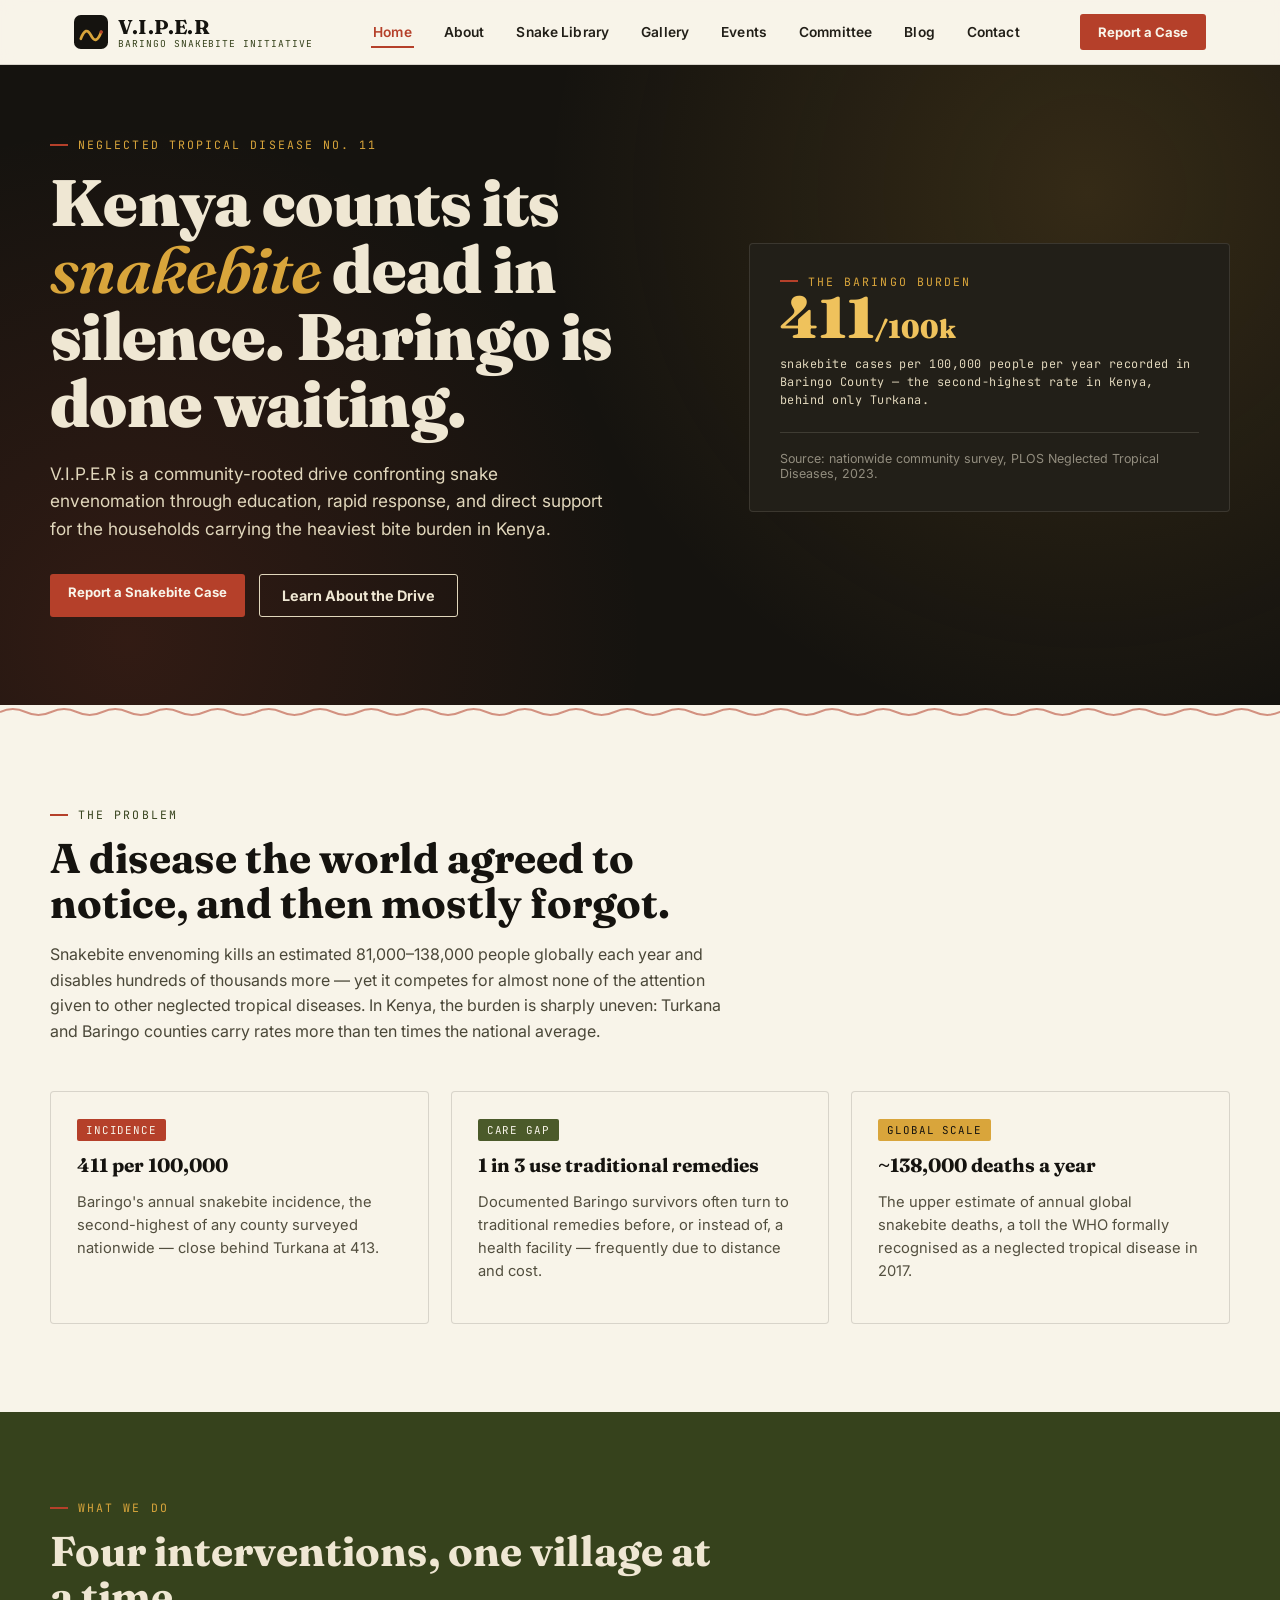
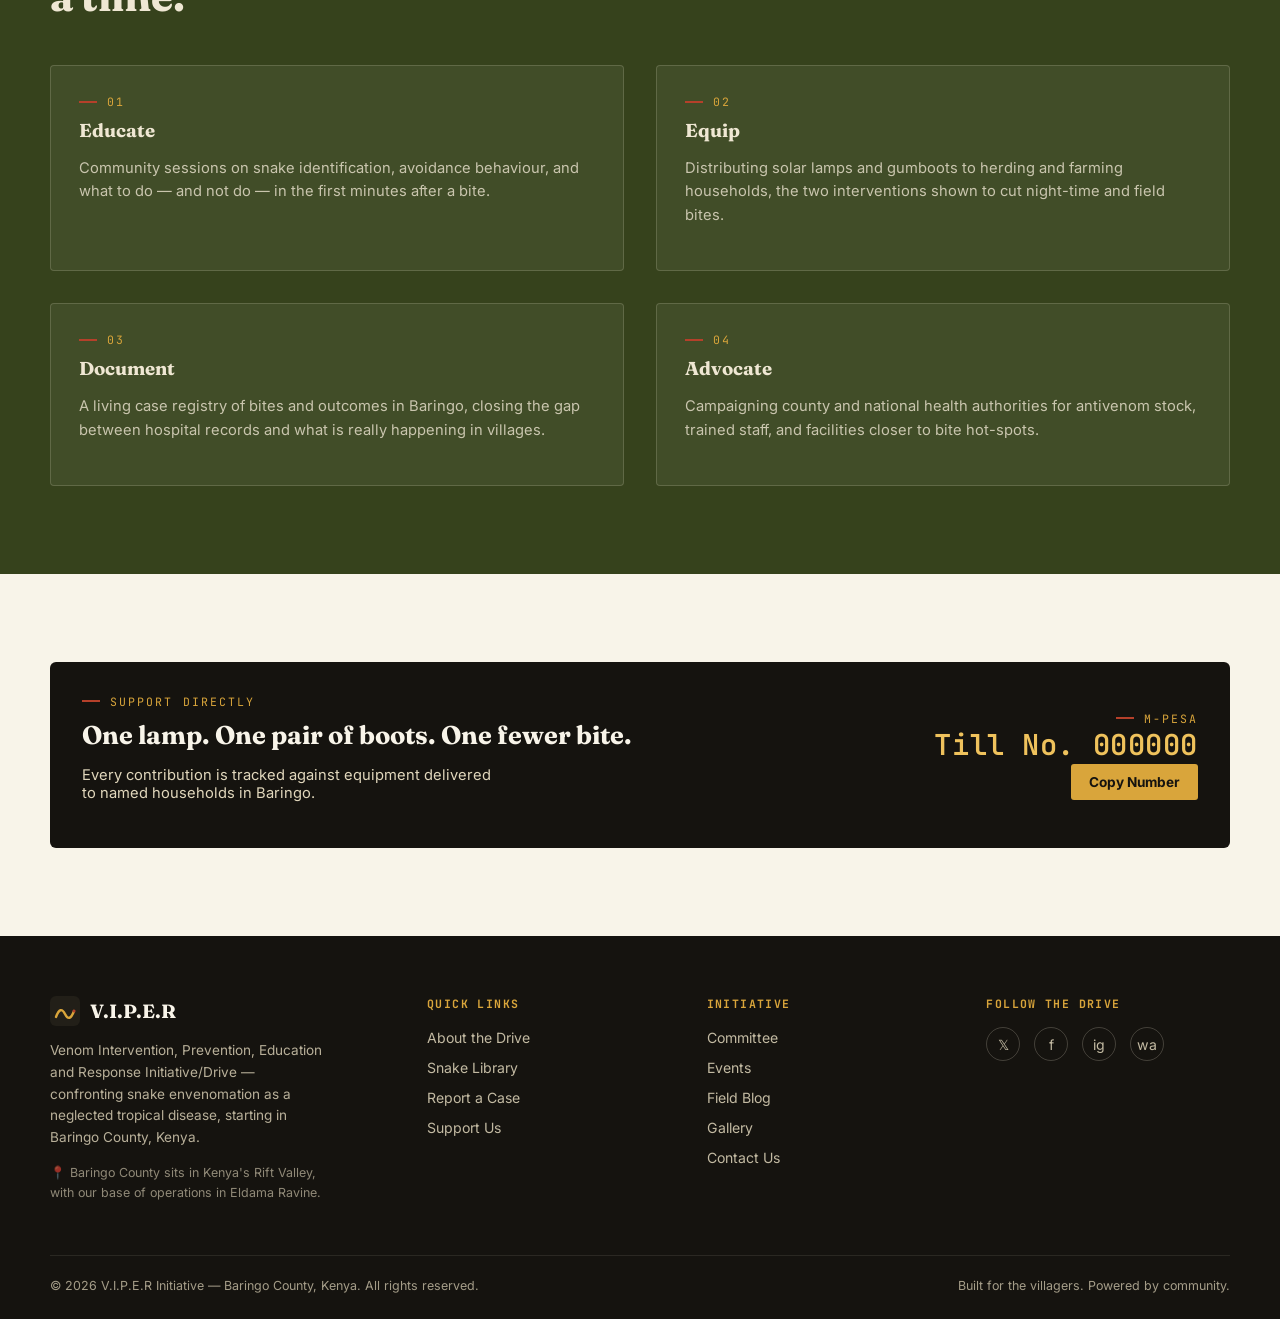
==== index.html @ d28b0827 "Add files via upload" ====
<!DOCTYPE html>
<html lang="en">
<head>
<meta charset="UTF-8">
<meta name="viewport" content="width=device-width, initial-scale=1.0">
<title>Home — V.I.P.E.R | Venom Intervention, Prevention, Education and Response</title>
<link rel="icon" href="data:image/svg+xml,%3Csvg xmlns='http://www.w3.org/2000/svg' viewBox='0 0 100 100'%3E%3Crect width='100' height='100' rx='20' fill='%231C1A14'/%3E%3Cpath d='M20 70 Q35 30 50 60 Q65 90 80 50' stroke='%23D9A53B' stroke-width='8' fill='none' stroke-linecap='round'/%3E%3Ccircle cx='80' cy='50' r='5' fill='%23B5402A'/%3E%3C/svg%3E">
<link rel="preconnect" href="https://fonts.googleapis.com">
<link rel="preconnect" href="https://fonts.gstatic.com" crossorigin>
<link href="https://fonts.googleapis.com/css2?family=Fraunces:ital,opsz,wght@0,9..144,400;0,9..144,600;0,9..144,700;0,9..144,900;1,9..144,500&family=Inter:wght@400;500;600;700;800&family=JetBrains+Mono:wght@400;500;600&display=swap" rel="stylesheet">
<link rel="stylesheet" href="styles.css">
</head>
<body>

<header class="site">
  <div class="nav-wrap">
    <a href="index.html" class="brand">
      <svg class="brand-mark" viewBox="0 0 100 100"><rect width="100" height="100" rx="20" fill="#15130F"/><path d="M20 70 Q35 30 50 60 Q65 90 80 50" stroke="#D9A53B" stroke-width="8" fill="none" stroke-linecap="round"/><circle cx="80" cy="50" r="5" fill="#B5402A"/></svg>
      <span>
        <span class="brand-text">V.I.P.E.R</span>
        <span class="brand-sub">Baringo Snakebite Initiative</span>
      </span>
    </a>
    <nav class="primary" id="primaryNav">
      <a href="index.html" class="active">Home</a>
      <a href="about.html">About</a>
      <a href="learn.html">Snake Library</a>
      <a href="gallery.html">Gallery</a>
      <a href="events.html">Events</a>
      <a href="committee.html">Committee</a>
      <a href="blog.html">Blog</a>
      <a href="contact.html">Contact</a>
    </nav>
    <a href="report.html" class="cta-pill header-cta">Report a Case</a>
    <button class="burger" id="burgerBtn" aria-label="Toggle menu" aria-expanded="false">
      <span></span><span></span><span></span>
    </button>
  </div>
</header>

<div class="mobile-menu" id="mobileMenu">
  <nav>
    <a href="index.html" class="active">Home</a>
    <a href="about.html">About</a>
    <a href="learn.html">Snake Library</a>
    <a href="gallery.html">Gallery</a>
    <a href="events.html">Events</a>
    <a href="committee.html">Committee</a>
    <a href="blog.html">Blog</a>
    <a href="support.html">Support Us</a>
    <a href="contact.html">Contact</a>
  </nav>
  <a href="report.html" class="cta-pill">Report a Case</a>
</div>

<main id="app"></main>

<footer>
  <div class="footer-grid">
    <div>
      <div class="footer-brand">
        <svg width="30" height="30" viewBox="0 0 100 100"><rect width="100" height="100" rx="20" fill="#221F18"/><path d="M20 70 Q35 30 50 60 Q65 90 80 50" stroke="#D9A53B" stroke-width="8" fill="none" stroke-linecap="round"/><circle cx="80" cy="50" r="5" fill="#B5402A"/></svg>
        <span>V.I.P.E.R</span>
      </div>
      <p style="font-size:0.85rem; line-height:1.6; max-width:280px; opacity:0.8;">Venom Intervention, Prevention, Education and Response Initiative/Drive — confronting snake envenomation as a neglected tropical disease, starting in Baringo County, Kenya.</p>
      <p style="font-size:0.78rem; line-height:1.6; max-width:280px; opacity:0.6; margin-top:10px;">📍 Baringo County sits in Kenya's Rift Valley, with our base of operations in Eldama Ravine.</p>
    </div>
    <div>
      <h5>Quick Links</h5>
      <ul>
        <li><a href="about.html">About the Drive</a></li>
        <li><a href="learn.html">Snake Library</a></li>
        <li><a href="report.html">Report a Case</a></li>
        <li><a href="support.html">Support Us</a></li>
      </ul>
    </div>
    <div>
      <h5>Initiative</h5>
      <ul>
        <li><a href="committee.html">Committee</a></li>
        <li><a href="events.html">Events</a></li>
        <li><a href="blog.html">Field Blog</a></li>
        <li><a href="gallery.html">Gallery</a></li>
        <li><a href="contact.html">Contact Us</a></li>
      </ul>
    </div>
    <div>
      <h5>Follow the Drive</h5>
      <div class="socials">
        <a href="https://x.com" target="_blank" rel="noopener" aria-label="X / Twitter">𝕏</a>
        <a href="https://facebook.com" target="_blank" rel="noopener" aria-label="Facebook">f</a>
        <a href="https://instagram.com" target="_blank" rel="noopener" aria-label="Instagram">ig</a>
        <a href="https://wa.me/254700000000" target="_blank" rel="noopener" aria-label="WhatsApp">wa</a>
      </div>
    </div>
  </div>
  <div class="footer-bottom">
    <span>© 2026 V.I.P.E.R Initiative — Baringo County, Kenya. All rights reserved.</span>
    <span>Built for the villagers. Powered by community.</span>
  </div>
</footer>

<div id="loginOverlay">
  <div class="admin-panel" style="max-width:380px;">
    <div class="admin-head">
      <h3>Admin Login</h3>
      <button class="admin-close" id="loginCloseBtn">&times;</button>
    </div>
    <div class="admin-body">
      <div class="admin-row"><label>Username</label><input id="loginUser" type="text" autocomplete="username"></div>
      <div class="admin-row"><label>Password</label><input id="loginPass" type="password" autocomplete="current-password"></div>
      <p id="loginError" style="color:var(--rust); font-size:0.82rem; display:none;">Incorrect username or password.</p>
    </div>
    <div class="admin-actions">
      <button class="btn-solid" id="loginSubmitBtn">Log in</button>
    </div>
  </div>
</div>

<div id="adminOverlay">
  <div class="admin-panel" style="max-width:920px;">
    <div class="admin-head">
      <h3>VIPER Admin Dashboard</h3>
      <button class="admin-close" id="adminCloseBtn">&times;</button>
    </div>
    <div class="admin-tabs" id="adminTabs"></div>
    <p class="admin-hint">Edit a section below and save it — changes apply immediately across the live site.</p>
    <div class="admin-body" id="adminBody"></div>
    <div class="admin-actions">
      <button class="btn-solid olive" id="adminResetAllBtn" type="button">Reset all content to defaults</button>
    </div>
  </div>
</div>
<div class="admin-toast" id="adminToast">Saved.</div>

<script src="common.js"></script>
<script>runPage(pageHome);</script>
</body>
</html>
---- styles.css ----
:root{
  --ink:#15130F;
  --ink-soft:#221F18;
  --olive:#4B5A2A;
  --olive-deep:#36421C;
  --venom:#D9A53B;
  --venom-bright:#EFC25C;
  --rust:#B5402A;
  --sand:#EFE7D3;
  --sand-dim:#E1D7BC;
  --paper:#F8F4E9;
  --line:rgba(21,19,15,0.14);
  --font-display:'Fraunces', serif;
  --font-body:'Inter', sans-serif;
  --font-mono:'JetBrains Mono', monospace;
  --radius:2px;
}
*{box-sizing:border-box;}
html{scroll-behavior:smooth;}
body{
  margin:0;
  font-family:var(--font-body);
  background:var(--paper);
  color:var(--ink);
  -webkit-font-smoothing:antialiased;
}
@media (prefers-reduced-motion: reduce){
  *{animation-duration:0.01ms !important; transition-duration:0.01ms !important; scroll-behavior:auto !important;}
}
a{color:inherit; text-decoration:none;}
img{max-width:100%; display:block;}
button{font-family:inherit; cursor:pointer;}
:focus-visible{outline:3px solid var(--venom); outline-offset:2px;}

.eyebrow{
  font-family:var(--font-mono);
  font-size:0.72rem;
  letter-spacing:0.18em;
  text-transform:uppercase;
  color:var(--olive-deep);
  display:flex;
  align-items:center;
  gap:10px;
}
.eyebrow::before{
  content:'';
  width:18px; height:2px;
  background:var(--rust);
  display:inline-block;
}

/* ===== Scale divider signature element ===== */
.scaleline{ width:100%; height:14px; display:block; overflow:hidden; }
.scaleline svg{width:100%; height:100%; display:block;}

/* ===== Header ===== */
header.site{
  position:sticky; top:0; z-index:500;
  background:rgba(248,244,233,0.92);
  backdrop-filter:blur(8px);
  border-bottom:1px solid var(--line);
}
.nav-wrap{
  max-width:1180px; margin:0 auto;
  display:flex; align-items:center; justify-content:space-between;
  padding:14px 24px;
}
.brand{display:flex; align-items:center; gap:10px;}
.brand-mark{width:34px; height:34px;}
.brand-text{font-family:var(--font-display); font-weight:700; font-size:1.25rem; letter-spacing:0.01em;}
.brand-sub{font-family:var(--font-mono); font-size:0.6rem; letter-spacing:0.1em; color:var(--olive-deep); text-transform:uppercase; display:block; margin-top:-2px;}

nav.primary{display:flex; gap:28px;}
nav.primary a{
  font-size:0.86rem; font-weight:600; letter-spacing:0.01em;
  padding:6px 2px; position:relative; color:var(--ink-soft);
}
nav.primary a::after{
  content:''; position:absolute; left:0; bottom:-2px; height:2px; width:0%;
  background:var(--rust); transition:width 0.25s ease;
}
nav.primary a.active{color:var(--rust);}
nav.primary a.active::after, nav.primary a:hover::after{width:100%;}

.cta-pill{
  background:var(--rust); color:var(--paper);
  font-weight:700; font-size:0.82rem;
  padding:10px 18px; border-radius:3px;
  border:none; display:inline-block;
}
.cta-pill:hover{background:#8e3120;}

/* Hamburger -> three lines toggle */
.burger{
  display:none; flex-direction:column; justify-content:center; gap:5px;
  width:38px; height:38px; background:none; border:none; padding:0;
}
.burger span{
  display:block; height:2.5px; width:100%; background:var(--ink);
  transition:transform 0.3s ease, opacity 0.3s ease;
}
.burger.open span:nth-child(1){transform:translateY(7.5px) rotate(45deg);}
.burger.open span:nth-child(2){opacity:0;}
.burger.open span:nth-child(3){transform:translateY(-7.5px) rotate(-45deg);}

.mobile-menu{
  display:block;
  position:fixed; inset:0; top:64px; z-index:400;
  background:var(--paper);
  transform:translateY(-12px); opacity:0; pointer-events:none; visibility:hidden;
  transition:transform 0.25s ease, opacity 0.25s ease, visibility 0.25s;
  overflow-y:auto;
}
.mobile-menu.open{transform:translateY(0); opacity:1; pointer-events:auto; visibility:visible;}
@media (min-width:861px){ .mobile-menu{ display:none; } }
.mobile-menu nav{display:flex; flex-direction:column; padding:18px 24px;}
.mobile-menu nav a{
  font-family:var(--font-display); font-size:1.6rem; font-weight:600;
  padding:16px 0; border-bottom:1px solid var(--line); display:block;
}
.mobile-menu nav a.active{color:var(--rust);}
.mobile-menu .cta-pill{margin:24px; text-align:center;}

@media (max-width:860px){
  nav.primary{display:none;}
  .burger{display:flex;}
  .header-cta{display:none;}
}

/* ===== Layout ===== */
main{display:block;}
section{padding:88px 24px;}
.wrap{max-width:1180px; margin:0 auto;}

.hero{
  background:var(--ink);
  color:var(--sand);
  position:relative;
  overflow:hidden;
  padding-top:72px;
}
.hero::before{
  content:'';
  position:absolute; inset:0;
  background-image: radial-gradient(circle at 85% 20%, rgba(217,165,59,0.16), transparent 45%),
                     radial-gradient(circle at 10% 90%, rgba(181,64,42,0.18), transparent 40%);
  pointer-events:none;
}
.hero-grid{
  position:relative; z-index:2;
  display:grid; grid-template-columns:1.15fr 0.85fr; gap:48px; align-items:center;
}
@media (max-width:900px){.hero-grid{grid-template-columns:1fr;}}
.hero h1{
  font-family:var(--font-display); font-weight:900;
  font-size:clamp(2.4rem, 5.2vw, 4.1rem);
  line-height:1.02; margin:18px 0 22px; letter-spacing:-0.01em;
}
.hero h1 em{font-style:italic; color:var(--venom); font-weight:600;}
.hero p.lede{font-size:1.08rem; line-height:1.6; color:var(--sand-dim); max-width:560px; margin-bottom:32px;}
.hero-actions{display:flex; gap:14px; flex-wrap:wrap;}
.btn-ghost{
  border:1.5px solid var(--sand-dim); color:var(--sand);
  padding:12px 22px; border-radius:3px; font-weight:700; font-size:0.9rem; display:inline-block;
}
.btn-ghost:hover{border-color:var(--venom); color:var(--venom);}

.stat-card{
  background:var(--ink-soft); border:1px solid rgba(239,231,211,0.12);
  border-radius:4px; padding:30px; position:relative;
}
.stat-big{font-family:var(--font-display); font-weight:900; font-size:3.6rem; color:var(--venom-bright); line-height:1;}
.stat-cap{font-family:var(--font-mono); font-size:0.74rem; letter-spacing:0.04em; color:var(--sand-dim); margin-top:10px; line-height:1.5;}
.stat-foot{margin-top:22px; padding-top:18px; border-top:1px solid rgba(239,231,211,0.14); font-size:0.78rem; color:rgba(239,231,211,0.55);}

.section-head{max-width:680px; margin-bottom:46px;}
.section-head h2{font-family:var(--font-display); font-weight:700; font-size:clamp(1.9rem,3.4vw,2.6rem); margin:14px 0 10px; line-height:1.08;}
.section-head p{color:#4a4738; line-height:1.6; font-size:1rem;}

.panel{ background:var(--sand); border:1px solid var(--line); border-radius:4px; padding:28px; }

.grid-3{display:grid; grid-template-columns:repeat(3,1fr); gap:22px;}
.grid-2{display:grid; grid-template-columns:1fr 1fr; gap:32px;}
@media (max-width:860px){.grid-3{grid-template-columns:1fr;} .grid-2{grid-template-columns:1fr;}}

.card{
  background:var(--paper); border:1px solid var(--line); border-radius:4px; padding:26px;
  transition:transform 0.2s ease, box-shadow 0.2s ease;
}
.card:hover{transform:translateY(-3px); box-shadow:0 12px 28px rgba(21,19,15,0.08);}
.card h3{font-family:var(--font-display); font-size:1.2rem; margin:12px 0 8px;}
.card p{font-size:0.92rem; color:#534f3f; line-height:1.55;}
.tag{
  font-family:var(--font-mono); font-size:0.68rem; letter-spacing:0.08em; text-transform:uppercase;
  background:var(--olive); color:var(--paper); padding:4px 9px; border-radius:2px; display:inline-block;
}
.tag.rust{background:var(--rust);}
.tag.venom{background:var(--venom); color:var(--ink);}

section.olive{background:var(--olive-deep); color:var(--sand);}
section.olive .section-head p{color:rgba(239,231,211,0.78);}

.field{margin-bottom:18px; display:flex; flex-direction:column; gap:7px;}
.field label{font-size:0.82rem; font-weight:600;}
.field input, .field select, .field textarea{
  font-family:inherit; font-size:0.95rem; padding:12px 14px;
  border:1.5px solid var(--line); border-radius:3px; background:var(--paper); color:var(--ink);
}
.field input:focus, .field select:focus, .field textarea:focus{border-color:var(--venom);}
.btn-solid{
  background:var(--rust); color:var(--paper); border:none; font-weight:700;
  padding:13px 26px; border-radius:3px; font-size:0.92rem;
}
.btn-solid:hover{background:#8e3120;}
.btn-solid.olive{background:var(--olive);}
.btn-solid.olive:hover{background:var(--olive-deep);}
.form-note{font-size:0.8rem; color:#75705c; margin-top:14px;}
.success-msg{
  display:none; background:var(--olive); color:var(--paper); padding:14px 18px; border-radius:3px;
  font-size:0.88rem; margin-top:16px; font-weight:600;
}

.timeline{border-left:2px solid var(--olive); padding-left:24px; display:flex; flex-direction:column; gap:30px;}
.timeline .step{position:relative;}
.timeline .step::before{
  content:''; position:absolute; left:-31px; top:4px; width:12px; height:12px;
  border-radius:50%; background:var(--rust); border:2px solid var(--paper);
}
.timeline .step h4{font-family:var(--font-display); font-size:1.05rem; margin:0 0 6px;}
.timeline .step p{font-size:0.9rem; color:#534f3f; margin:0;}

.gallery-grid{display:grid; grid-template-columns:repeat(3,1fr); gap:14px;}
@media (max-width:860px){.gallery-grid{grid-template-columns:repeat(2,1fr);}}
.gallery-item{
  aspect-ratio:4/3; border-radius:4px; display:flex; align-items:center; justify-content:center;
  color:var(--paper); font-family:var(--font-mono); font-size:0.72rem; text-align:center; padding:10px;
  background-size:cover; background-position:center;
}

.blog-list{display:flex; flex-direction:column;}
.blog-item{display:grid; grid-template-columns:120px 1fr; gap:24px; padding:26px 0; border-bottom:1px solid var(--line);}
.blog-date{font-family:var(--font-mono); font-size:0.78rem; color:var(--rust);}
.blog-item h3{font-family:var(--font-display); font-size:1.25rem; margin:0 0 8px;}
.blog-item p{font-size:0.92rem; color:#534f3f; line-height:1.55; margin:0 0 10px;}
@media (max-width:600px){.blog-item{grid-template-columns:1fr;}}

.person-card{text-align:center;}
.avatar{
  width:84px; height:84px; border-radius:50%; margin:0 auto 14px;
  display:flex; align-items:center; justify-content:center;
  font-family:var(--font-display); font-weight:700; font-size:1.5rem; color:var(--paper);
}

.snake-illustration{
  width:100%; aspect-ratio:4/3; border-radius:4px; margin-bottom:14px;
  background:var(--sand); display:flex; align-items:center; justify-content:center; overflow:hidden;
}
.snake-illustration svg{width:80%; height:80%;}

.acc-trigger-solo{
  width:100%; display:flex; align-items:center; justify-content:space-between;
  background:var(--sand); border:1px solid var(--line); border-radius:6px; padding:20px 24px;
  font-family:var(--font-display); font-size:1.1rem; font-weight:600; color:var(--ink); text-align:left;
}
.acc-trigger-solo:hover{background:var(--sand-dim);}
.acc-trigger-solo.open .acc-caret{transform:rotate(180deg);}
.acc-panel-solo{max-height:0; overflow:hidden; transition:max-height 0.4s ease;}
.acc-panel-solo.open{max-height:2000px;}
.acc-caret{transition:transform 0.25s ease; color:var(--rust); font-size:1.1rem;}

.mpesa-box{
  background:var(--ink); color:var(--paper); border-radius:6px; padding:32px;
  display:flex; flex-wrap:wrap; gap:28px; align-items:center; justify-content:space-between;
}
.mpesa-number{font-family:var(--font-mono); font-size:1.8rem; font-weight:600; color:var(--venom-bright); letter-spacing:0.02em;}
.copy-btn{background:var(--venom); color:var(--ink); border:none; padding:10px 18px; border-radius:3px; font-weight:700; font-size:0.85rem;}

footer{background:var(--ink); color:var(--sand-dim); padding:60px 24px 26px;}
.footer-grid{display:grid; grid-template-columns:1.4fr 1fr 1fr 1fr; gap:36px; max-width:1180px; margin:0 auto;}
@media (max-width:860px){.footer-grid{grid-template-columns:1fr 1fr;}}
.footer-grid h5{font-family:var(--font-mono); font-size:0.72rem; letter-spacing:0.12em; text-transform:uppercase; color:var(--venom); margin:0 0 16px;}
.footer-grid ul{list-style:none; padding:0; margin:0; display:flex; flex-direction:column; gap:10px;}
.footer-grid a{font-size:0.88rem; opacity:0.85;}
.footer-grid a:hover{opacity:1; color:var(--venom-bright);}
.footer-brand{display:flex; align-items:center; gap:10px; margin-bottom:14px;}
.footer-brand span{font-family:var(--font-display); font-weight:700; font-size:1.2rem; color:var(--paper);}
.footer-bottom{
  max-width:1180px; margin:40px auto 0; padding-top:22px; border-top:1px solid rgba(239,231,211,0.14);
  display:flex; flex-wrap:wrap; gap:16px; justify-content:space-between; font-size:0.78rem; opacity:0.7;
}
.socials{display:flex; gap:14px;}
.socials a{width:34px; height:34px; border:1px solid rgba(239,231,211,0.25); border-radius:50%; display:flex; align-items:center; justify-content:center;}
.socials a:hover{border-color:var(--venom); color:var(--venom);}

.page{animation:fadein 0.35s ease;}
@keyframes fadein{from{opacity:0; transform:translateY(8px);} to{opacity:1; transform:translateY(0);}}

.severity-grid{display:flex; gap:10px; flex-wrap:wrap;}
.sev-opt{
  border:1.5px solid var(--line); padding:10px 16px; border-radius:30px; font-size:0.85rem; font-weight:600; cursor:pointer;
  background:var(--paper); display:inline-flex; align-items:center;
}
.sev-opt input{display:none;}
.sev-opt.checked{border-color:var(--rust); background:var(--rust); color:var(--paper);}

/* ===== Admin dashboard ===== */
#adminOverlay, #loginOverlay{
  position:fixed; inset:0; background:rgba(21,19,15,0.78); z-index:9000;
  display:none; align-items:center; justify-content:center; padding:24px;
  backdrop-filter:blur(3px);
}
#adminOverlay.open, #loginOverlay.open{display:flex;}
.admin-panel{
  background:var(--paper); width:min(880px,100%); max-height:88vh; overflow-y:auto;
  border-radius:6px; padding:0; box-shadow:0 30px 80px rgba(0,0,0,0.4);
}
.admin-head{
  display:flex; align-items:center; justify-content:space-between; padding:20px 26px;
  border-bottom:1px solid var(--line); position:sticky; top:0; background:var(--paper);
}
.admin-head h3{font-family:var(--font-display); margin:0; font-size:1.2rem;}
.admin-close{background:none; border:none; font-size:1.4rem; line-height:1;}
.admin-body{padding:24px 26px;}
.admin-section{margin-bottom:24px; padding-bottom:22px; border-bottom:1px dashed var(--line);}
.admin-section h4{font-family:var(--font-mono); font-size:0.78rem; text-transform:uppercase; letter-spacing:0.08em; color:var(--olive-deep); margin:0 0 12px;}
.admin-row{display:flex; flex-direction:column; gap:6px; margin-bottom:14px;}
.admin-row label{font-size:0.78rem; font-weight:600; color:#534f3f;}
.admin-row input, .admin-row textarea{
  font-family:inherit; padding:10px 12px; border:1.5px solid var(--line); border-radius:3px; font-size:0.9rem; background:#fff;
}
.admin-actions{display:flex; gap:12px; padding:18px 26px; border-top:1px solid var(--line); position:sticky; bottom:0; background:var(--paper);}
.admin-hint{font-size:0.78rem; color:#75705c; padding:0 26px 6px;}
.admin-tabs{display:flex; gap:6px; flex-wrap:wrap; padding:14px 26px 0; border-bottom:1px solid var(--line);}
.admin-tab{
  background:var(--sand); border:1px solid var(--line); border-bottom:none; border-radius:4px 4px 0 0;
  padding:8px 14px; font-size:0.78rem; font-weight:600; color:#534f3f; margin-bottom:-1px;
}
.admin-tab.active{background:var(--paper); color:var(--rust); border-color:var(--rust);}
.admin-subitem{
  border:1px solid var(--line); border-radius:4px; padding:16px; margin-bottom:14px; background:var(--sand);
}
.admin-remove{
  background:var(--rust); color:var(--paper); border:none; padding:7px 14px; border-radius:3px;
  font-size:0.78rem; font-weight:700; margin-top:4px;
}
.admin-remove:hover{background:#8e3120;}
.admin-toast{
  position:fixed; bottom:24px; right:24px; background:var(--olive); color:var(--paper);
  padding:12px 18px; border-radius:4px; font-size:0.85rem; font-weight:600; z-index:9100; display:none;
}
.kbd-tip{
  position:fixed; bottom:18px; left:18px; z-index:300; font-family:var(--font-mono); font-size:0.68rem;
  color:rgba(21,19,15,0.35); background:rgba(248,244,233,0.7); padding:4px 8px; border-radius:3px; pointer-events:none;
}
@media (max-width:700px){.kbd-tip{display:none;}}
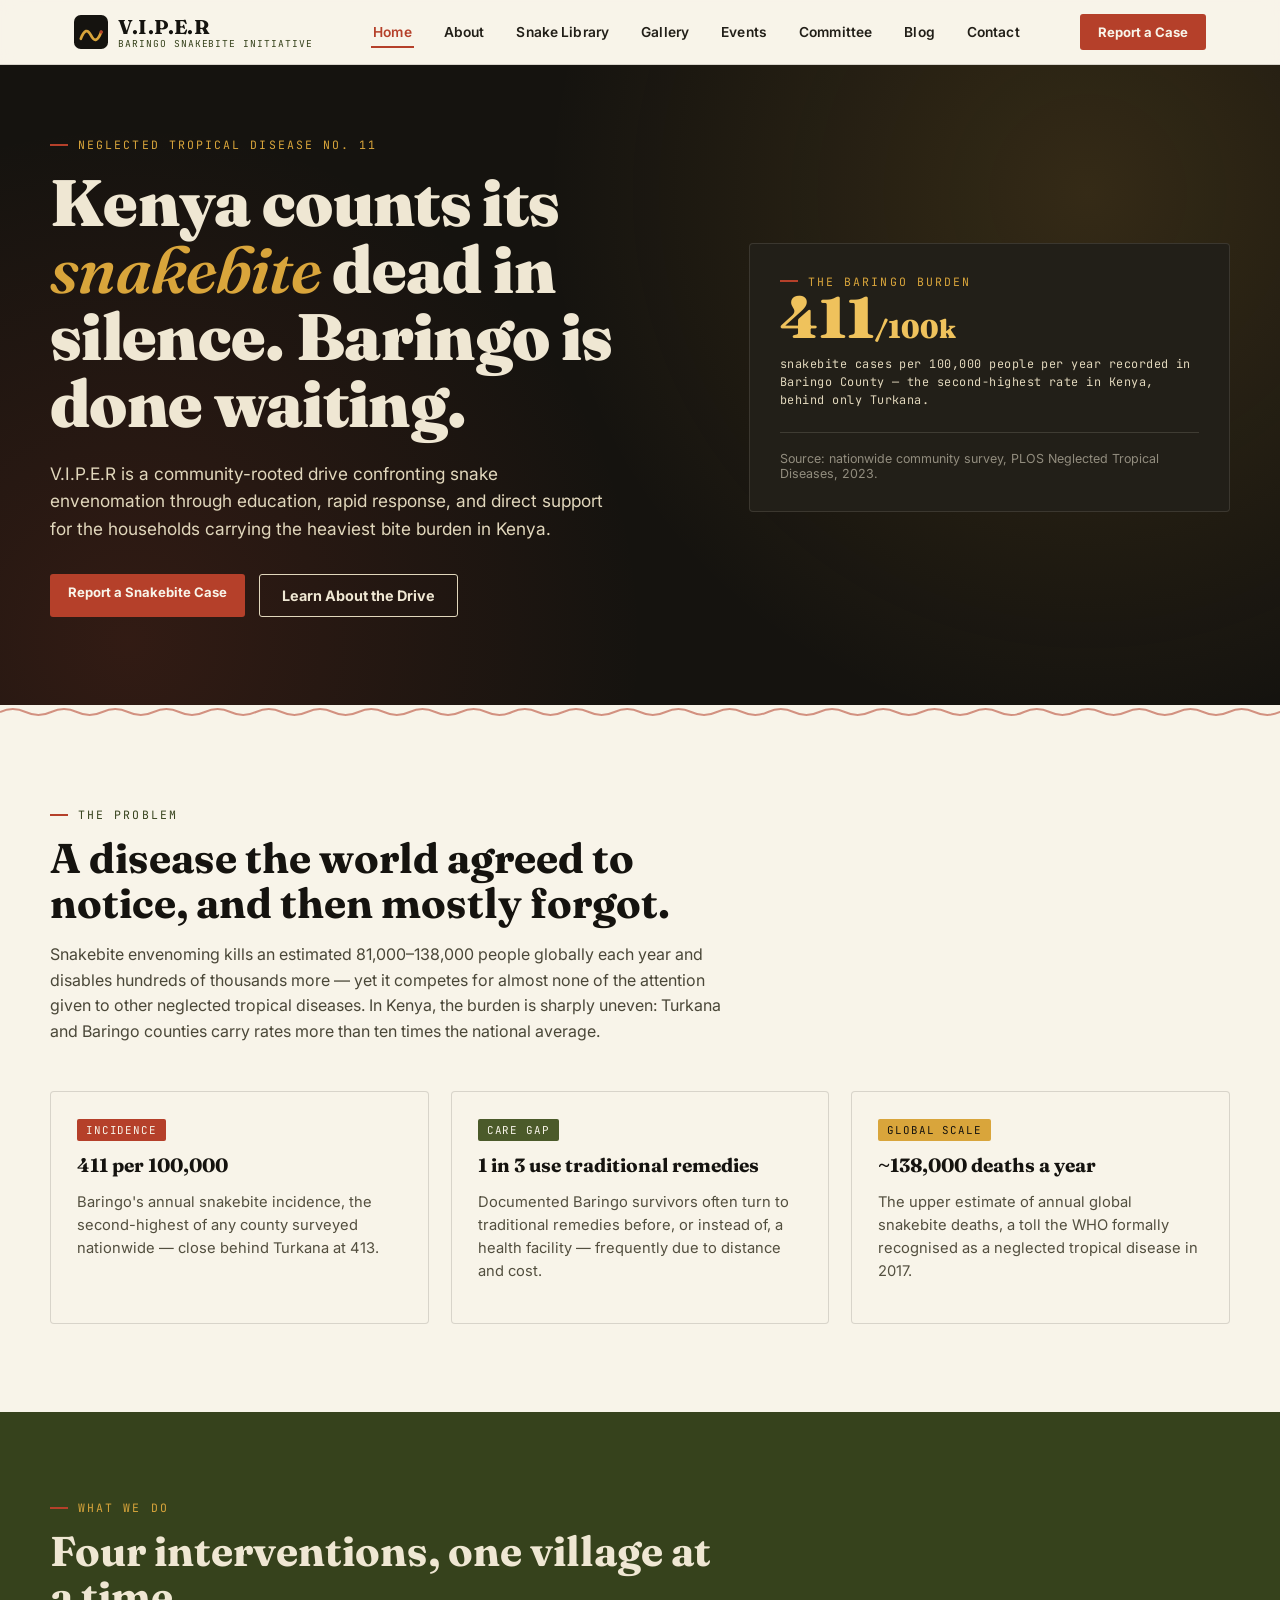
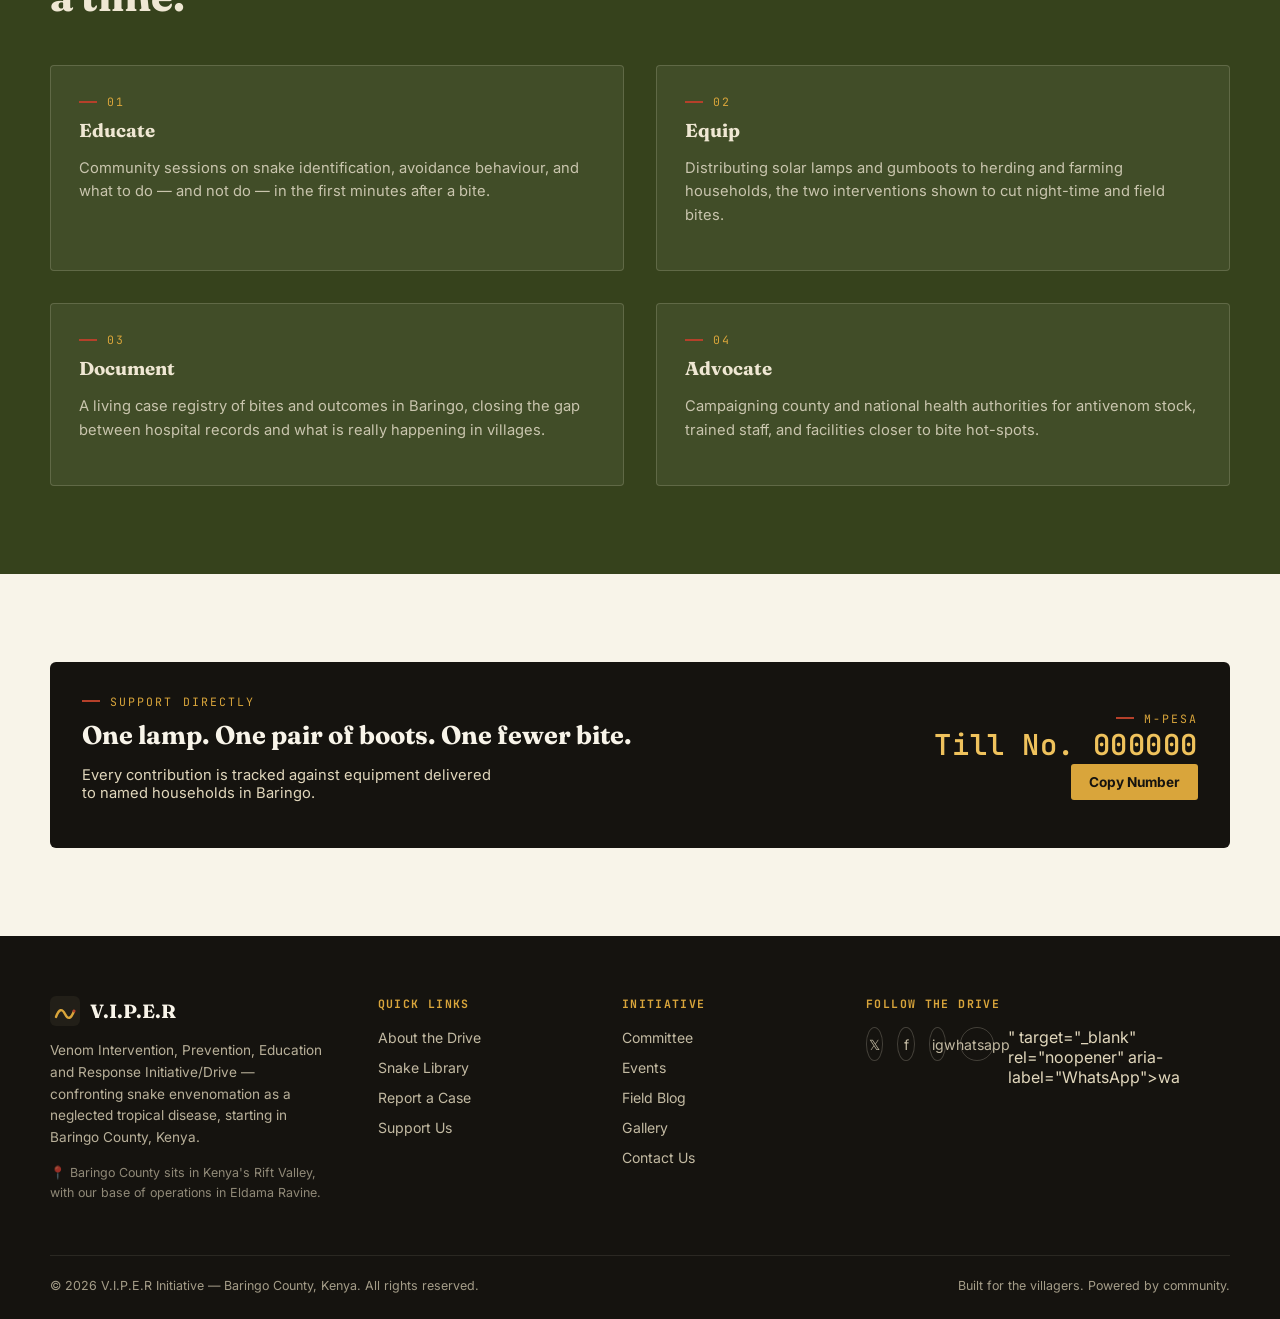
==== commit b94b2de9: "Update index.html" ====
--- a/index.html
+++ b/index.html
@@ -88,9 +88,9 @@
       <h5>Follow the Drive</h5>
       <div class="socials">
         <a href="https://x.com" target="_blank" rel="noopener" aria-label="X / Twitter">𝕏</a>
-        <a href="https://facebook.com" target="_blank" rel="noopener" aria-label="Facebook">f</a>
-        <a href="https://instagram.com" target="_blank" rel="noopener" aria-label="Instagram">ig</a>
-        <a href="https://wa.me/254700000000" target="_blank" rel="noopener" aria-label="WhatsApp">wa</a>
+        <a href="https://www.facebook.com/61585497480154/posts/122105834745183249/?app=fbl" target="_blank" rel="noopener" aria-label="Facebook">f</a>
+        <a href="https://www.instagram.com/iss_quah?igsh=NGh1MmR4NGZmM2Ns" target="_blank" rel="noopener" aria-label="Instagram">ig</a>
+        <a href="<a href="https://api.whatsapp.com/send?phone=%2B254724151206"><i class="fab fa-whatsapp"></i> whatsapp</a>" target="_blank" rel="noopener" aria-label="WhatsApp">wa</a>
       </div>
     </div>
   </div>
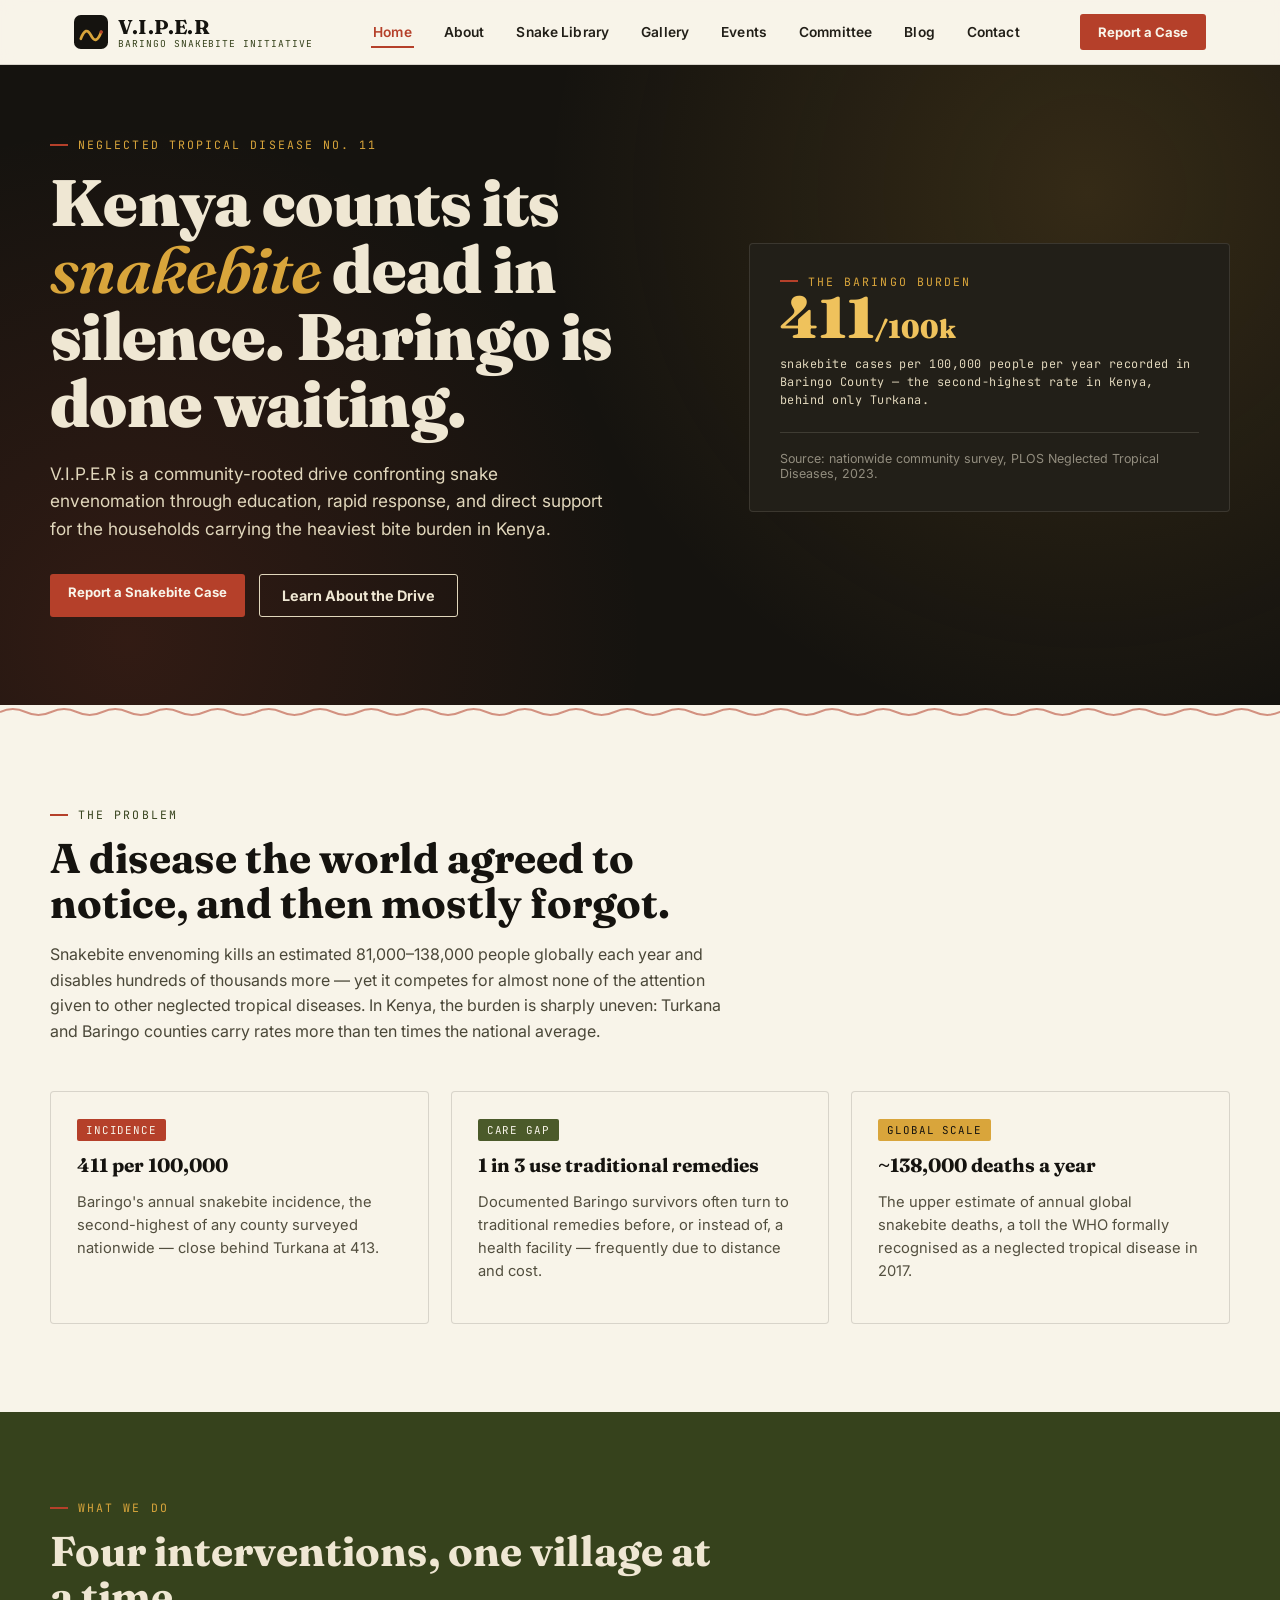
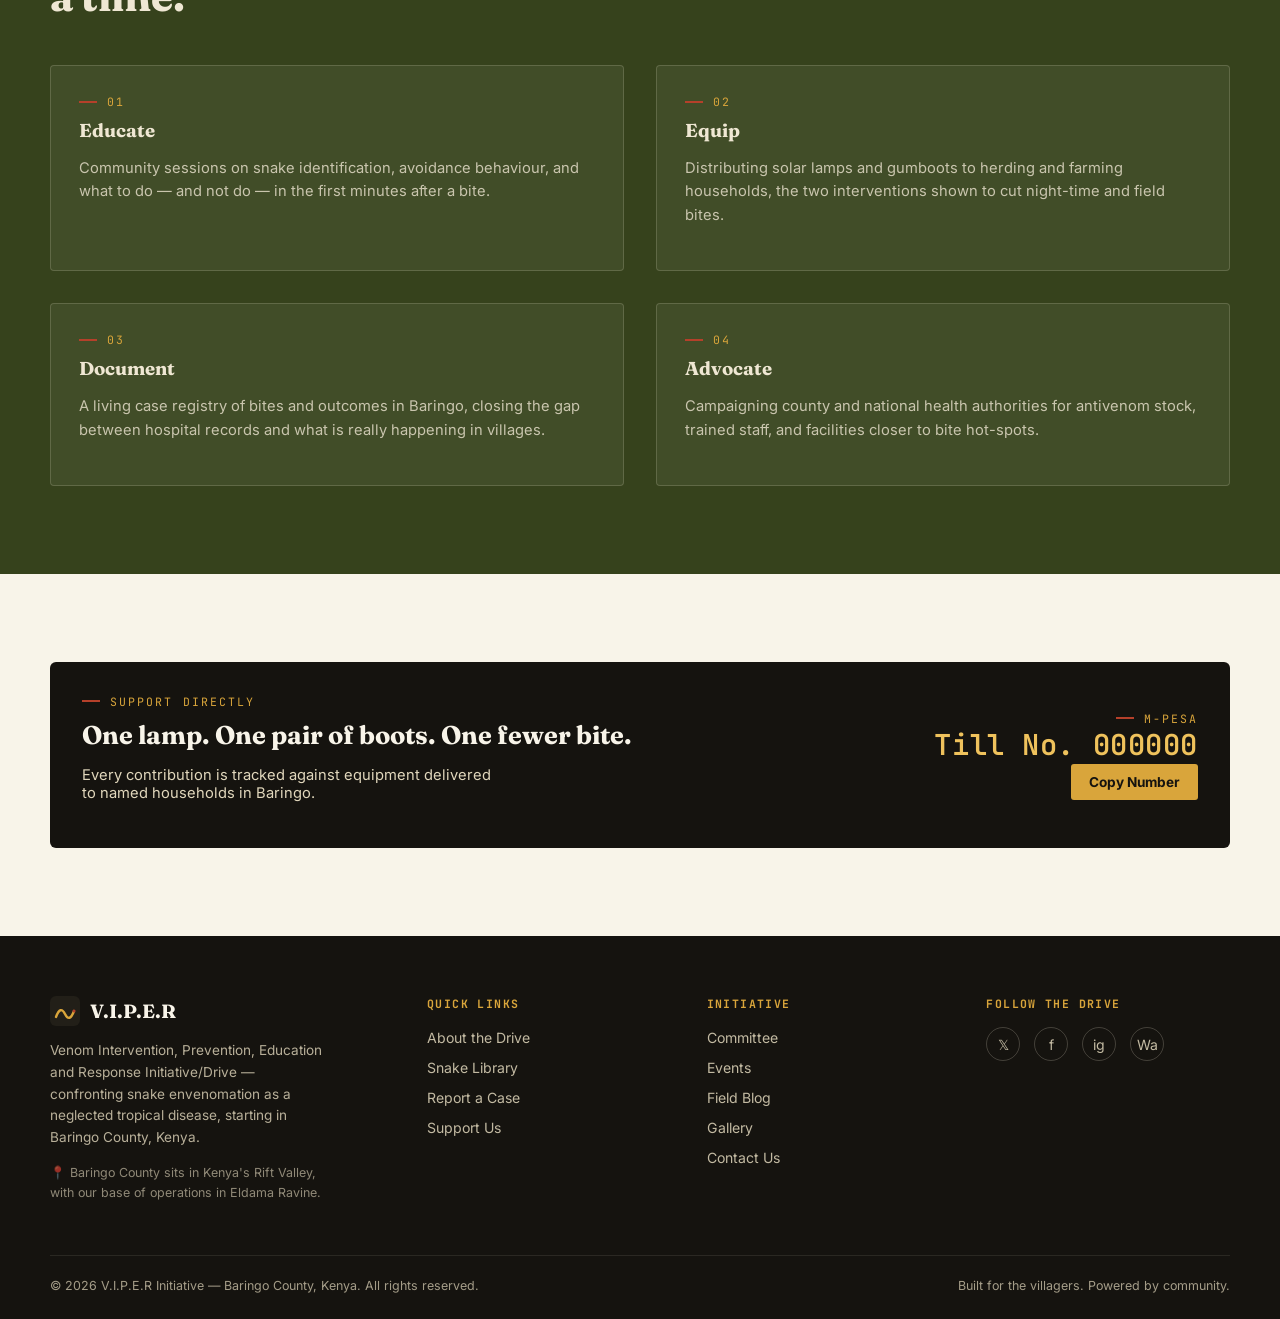
==== commit 4104f6b8: "Update index.html" ====
--- a/index.html
+++ b/index.html
@@ -87,10 +87,10 @@
     <div>
       <h5>Follow the Drive</h5>
       <div class="socials">
-        <a href="https://x.com" target="_blank" rel="noopener" aria-label="X / Twitter">𝕏</a>
+  <a href="https://x.com" target="_blank" rel="noopener" aria-label="X / Twitter">𝕏</a>
         <a href="https://www.facebook.com/61585497480154/posts/122105834745183249/?app=fbl" target="_blank" rel="noopener" aria-label="Facebook">f</a>
         <a href="https://www.instagram.com/iss_quah?igsh=NGh1MmR4NGZmM2Ns" target="_blank" rel="noopener" aria-label="Instagram">ig</a>
-        <a href="<a href="https://api.whatsapp.com/send?phone=%2B254724151206"><i class="fab fa-whatsapp"></i> whatsapp</a>" target="_blank" rel="noopener" aria-label="WhatsApp">wa</a>
+        <a href="https://api.whatsapp.com/send?phone=%2B254724151206"><i class="fab fa-whatsapp"></i> Wa</a>
       </div>
     </div>
   </div>
